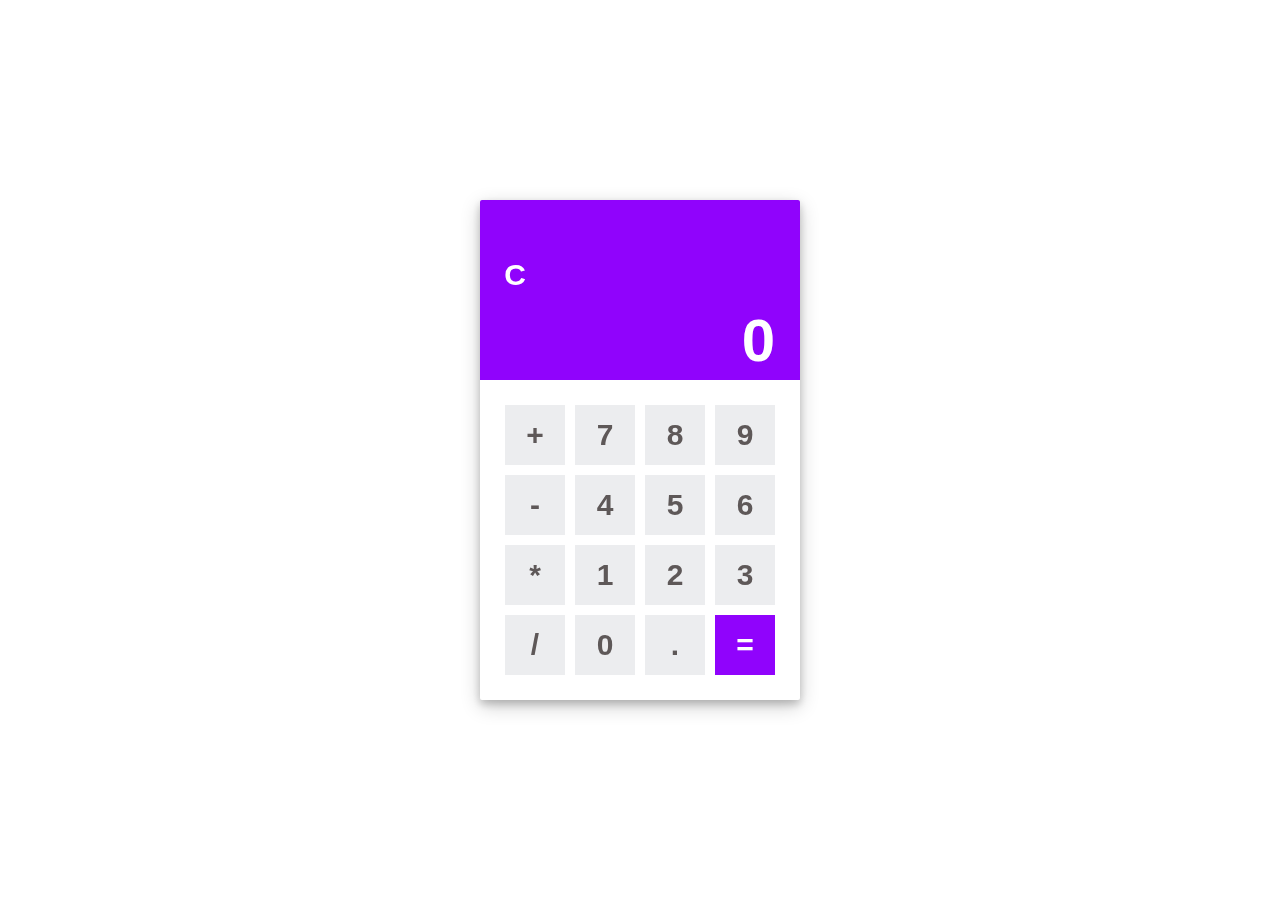
==== Calculator/index.html @ d9d9c9c8 "calculator" ====
<!DOCTYPE html>
<html lang="en">

<head>
    <meta charset="UTF-8">
    <meta class="viewport" content="width=device-width, initial-scale=1.0">
    <title>Calculator</title>
    <link rel="stylesheet" href="./assets/css/style.css">

</head>

<body>

    <div class="container">
        <form name="form">
       <div class="calccc">
        <div class="display">
        <div class="row ">
            <input type="button" class="buttons clear spec" name="clear" value="C">
            <input type="text" placeholder="0" name="result" id="result" disabled/>
        </div>
        </div>
       
          <div class="buttons">
            <div class="row">
            <input type="button" class="op add" value="+" />
            <input type="button" class="btn7 num" value="7" />
            <input type="button" class="btn8 num" value="8" />
            <input type="button" class="btn9 num" value="9" />
             
            </div>
            
            <div class="row">
                <input type="button" class="op sub" value="-" />
            <input type="button" class="btn4 num" value="4" />
              <input type="button" class="btn5 num" value="5" />
              <input type="button" class="btn6 num" value="6" />
              
            </div>
            
            <div class="row">
                <input type="button" class="op mul" value="*" />
            <input type="button" class="btn1 num" value="1" />
              <input type="button" class="btn2 num" value="2" />
              <input type="button" class="btn3 num" value="3" />
              
            </div>
            
            <div class="row">
                <input type="button" class="op div" value="/" />
                <input type="button" class="btn0 num" value="0" />
              <input type="button"  class="decimalPt" class="pt" value="." />
              <input type="button" class="op spec" value="=" />
             
            
              
            </div>
          </div>
        </div>
        </form>
      </div>



    <!-- Adding External Js  -->
    <script src="assets/js/app.js"></script>

</body>

</html>
---- Calculator/assets/css/style.css ----
.container {
  position: fixed;
  top: 50%;
  left: 50%;
  transform: translate(-50%, -50%);
  background: #fff;
  box-shadow: 0 4px 8px 0 rgba(0, 0, 0, 0.2), 0 6px 20px 0 rgba(0, 0, 0, 0.2);
  border-radius: 2px;
  padding-bottom: 20px;
  width: 320px;
}
.display {
  display: flex;
  width: 100%;
  height: 100px;
  padding: 40px 0;
  background: #9003fc;
  border-top-left-radius: 2px;
  border-top-right-radius: 2px;
}

.buttons {
  padding: 20px 20px 0 20px;
}
.row {
  width: 280px;
  float: left;
}
input[type="button"] {
  width: 60px;
  height: 60px;
  float: left;
  padding: 0;
  margin: 5px;
  box-sizing: border-box;
  background: #ecedef;
  border: none;
  font-size: 30px;
  line-height: 30px;

  font-weight: 700;
  color: #5e5858;
  cursor: pointer;
}
input[type="text"] {
  width: 270px;
  height: 60px;
  float: left;
  padding: 0;
  box-sizing: border-box;
  border: none;
  background: none;
  color: #ffffff;
  text-align: right;
  font-weight: 700;
  font-size: 60px;
  line-height: 60px;
  margin: 0 25px;
}
.spec {
  background: #9003fc !important;
  color: #ffffff !important;
}
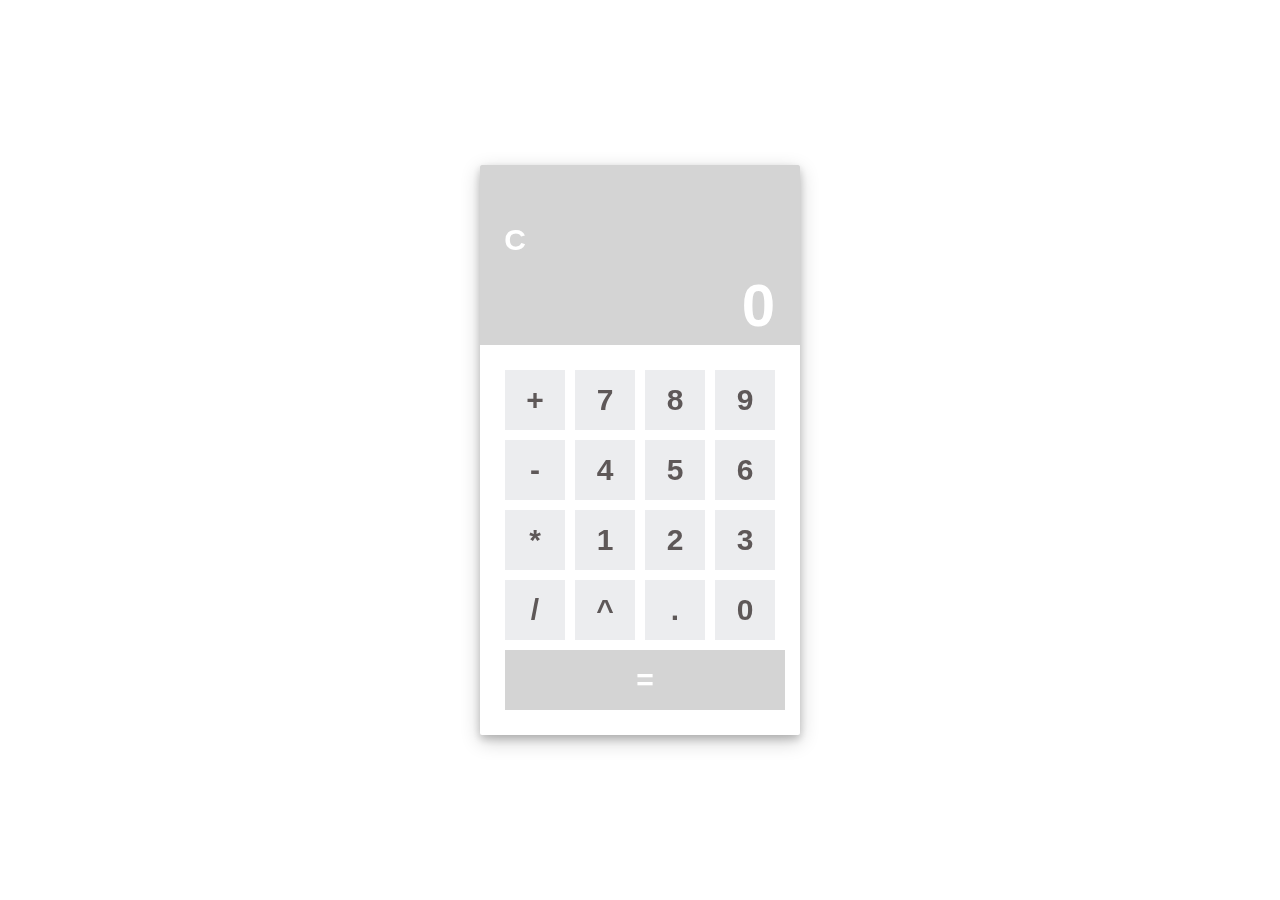
==== commit 7ee08c55: "calculator power functionality added" ====
--- a/Calculator/index.html
+++ b/Calculator/index.html
@@ -17,12 +17,14 @@
         <div class="display">
         <div class="row ">
             <input type="button" class="buttons clear spec" name="clear" value="C">
+           
             <input type="text" placeholder="0" name="result" id="result" disabled/>
         </div>
         </div>
        
           <div class="buttons">
             <div class="row">
+             
             <input type="button" class="op add" value="+" />
             <input type="button" class="btn7 num" value="7" />
             <input type="button" class="btn8 num" value="8" />
@@ -31,6 +33,7 @@
             </div>
             
             <div class="row">
+             
                 <input type="button" class="op sub" value="-" />
             <input type="button" class="btn4 num" value="4" />
               <input type="button" class="btn5 num" value="5" />
@@ -39,6 +42,7 @@
             </div>
             
             <div class="row">
+              
                 <input type="button" class="op mul" value="*" />
             <input type="button" class="btn1 num" value="1" />
               <input type="button" class="btn2 num" value="2" />
@@ -47,13 +51,19 @@
             </div>
             
             <div class="row">
+             
                 <input type="button" class="op div" value="/" />
-                <input type="button" class="btn0 num" value="0" />
+                <input type="button" class="op pow" value="^" />
               <input type="button"  class="decimalPt" class="pt" value="." />
-              <input type="button" class="op spec" value="=" />
+              <input type="button" class="btn0 num" value="0" />
+             
              
             
               
+            </div>
+            <div class="row">
+
+              <input type="button" class="op spec" id="spec2" value="=" />
             </div>
           </div>
         </div>
--- a/Calculator/assets/css/style.css
+++ b/Calculator/assets/css/style.css
@@ -14,7 +14,8 @@
   width: 100%;
   height: 100px;
   padding: 40px 0;
-  background: #9003fc;
+  padding-bottom: 40px;
+  background: #d4d4d4;
   border-top-left-radius: 2px;
   border-top-right-radius: 2px;
 }
@@ -47,7 +48,7 @@
   height: 60px;
   float: left;
   padding: 0;
-  box-sizing: border-box;
+  /* box-sizing: border-box; */
   border: none;
   background: none;
   color: #ffffff;
@@ -58,6 +59,10 @@
   margin: 0 25px;
 }
 .spec {
-  background: #9003fc !important;
+  background: #d4d4d4 !important;
   color: #ffffff !important;
 }
+
+#spec2 {
+  width: 100%;
+}
